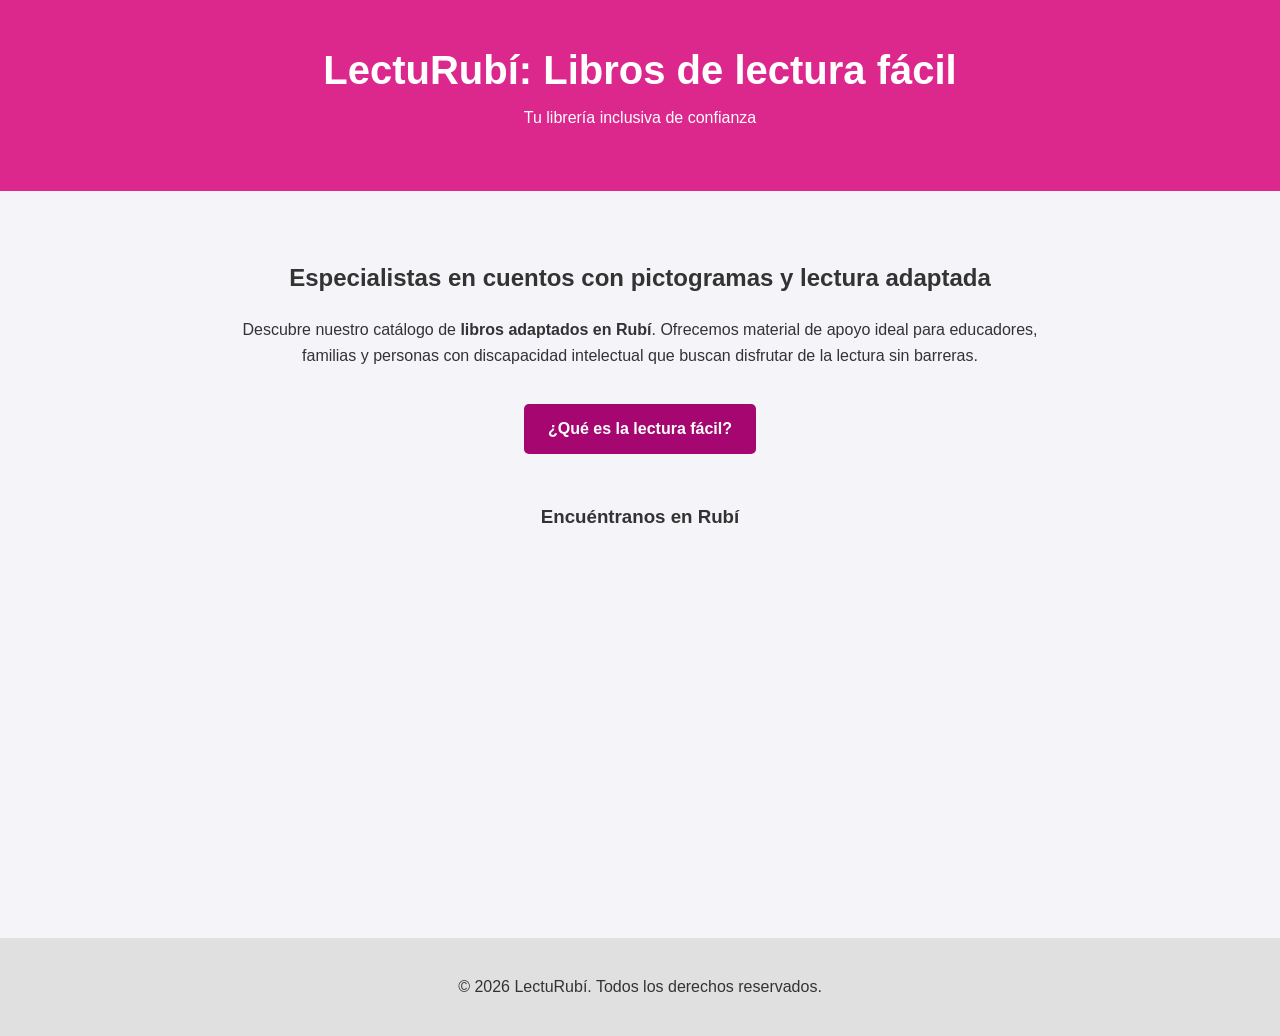
==== index.html @ d4a72708 "Añadidas optimizaciones SEO On-Page, mapa local y página long tail" ====
<!DOCTYPE html>
<html lang="es">
<head>
    <meta charset="UTF-8">
    <meta name="viewport" content="width=device-width, initial-scale=1.0">
    
    <!--TITULO  -->
    <title>LectuRubí | Libros de lectura fácil y adaptados en Rubí</title>
    
    <!-- META DESCRIPCION-->
    <meta name="description" content="Librería en Rubí especializada en libros de lectura fácil y cuentos con pictogramas para personas con discapacidad intelectual, educadores y familias.">
    
    <style>
        body { font-family: 'Segoe UI', Tahoma, Geneva, Verdana, sans-serif; margin: 0; padding: 0; background-color: #f4f4f9; color: #333; }
        header { background-color: #dc278d; color: white; padding: 3rem 0; text-align: center; }
        header h1 { margin: 0; font-size: 2.5rem; }
        main { padding: 3rem 2rem; max-width: 800px; margin: 0 auto; text-align: center; line-height: 1.6; }
        .btn { display: inline-block; padding: 12px 24px; background-color: #a50670; color: white; text-decoration: none; border-radius: 5px; margin-top: 20px; font-weight: bold; }
        .btn:hover { background-color: #f03c9c; }
        footer { text-align: center; padding: 1.5rem 0; background-color: #e0e0e0; margin-top: 2rem;}
        .map-container { margin-top: 3rem; }
    </style>
</head>
<body>
    <header>
        <!-- H1 unico en la pagina, contiene la keyword  -->
        <h1>LectuRubí: Libros de lectura fácil</h1>
        <p>Tu librería inclusiva de confianza</p>
    </header>
    
    <main>
        <!--  H2 para la estructuran el texto -->
        <h2>Especialistas en cuentos con pictogramas y lectura adaptada</h2>
        
        <!-- CONTENIDO SEMANTICO use  negritas y palabras clave del nicho -->
        <p>Descubre nuestro catálogo de <strong>libros adaptados en Rubí</strong>. Ofrecemos material de apoyo ideal para educadores, familias y personas con discapacidad intelectual que buscan disfrutar de la lectura sin barreras.</p>
        
        <!-- ENLAZADO INTERNO conecta con la segunda página -->
        <a href="que-es-lectura-facil.html" class="btn">¿Qué es la lectura fácil?</a>
        
        <!--   Mapa de Google Maps incrustado y visible -->
        <div class="map-container">
            <h3>Encuéntranos en Rubí</h3>
            <iframe src="https://www.google.com/maps/embed?pb=!1m18!1m12!1m3!1d2989.544521404172!2d2.0298710766249764!3d41.49258957128531!2m3!1f0!2f0!3f0!3m2!1i1024!2i768!4f13.1!3m3!1m2!1s0x12a492d5395669f9%3A0xc3f8373b5eb22168!2sRub%C3%AD%2C%20Barcelona!5e0!3m2!1ses!2ses!4v1700000000000!5m2!1ses!2ses" width="100%" height="300" style="border:0;" allowfullscreen="" loading="lazy" referrerpolicy="no-referrer-when-downgrade"></iframe>
        </div>
    </main>
    
    <footer>
        <p>&copy; 2026 LectuRubí. Todos los derechos reservados.</p>
    </footer>
</body>
</html>
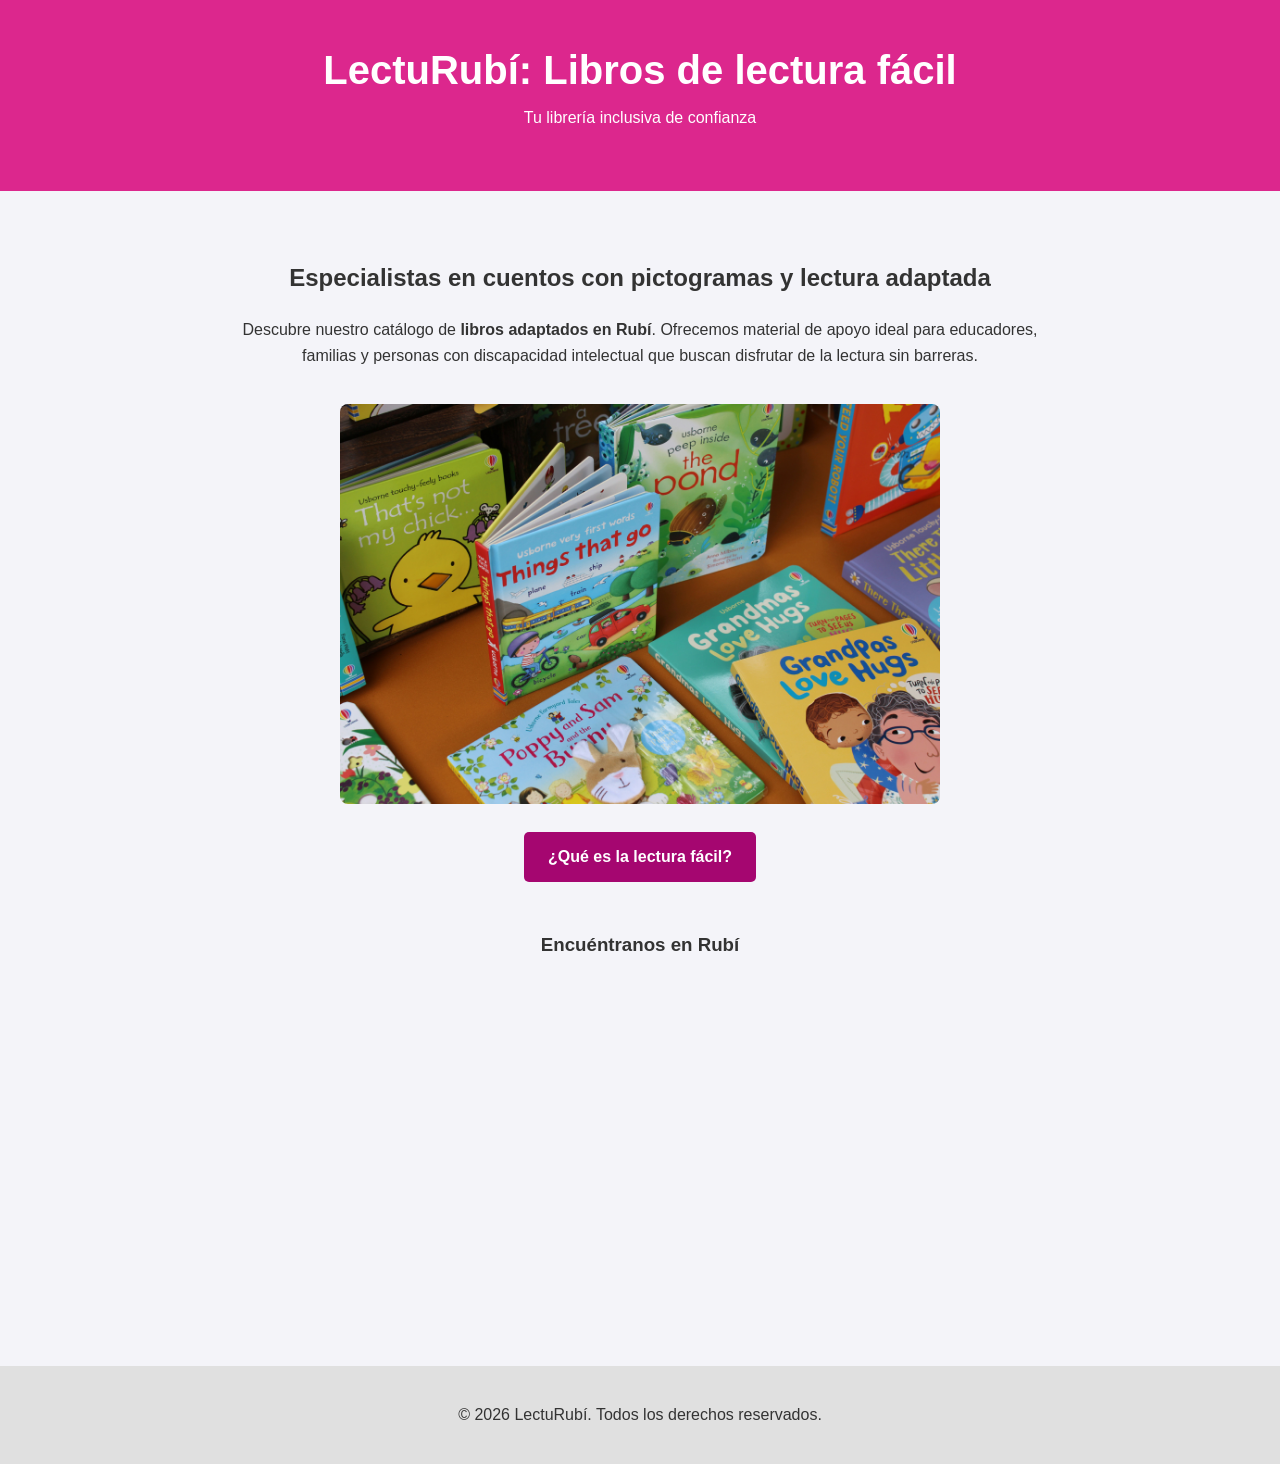
==== commit 9aede410: "Ajustes finales SEO y carga de imagen local" ====
--- a/index.html
+++ b/index.html
@@ -5,7 +5,7 @@
     <meta name="viewport" content="width=device-width, initial-scale=1.0">
     
     <!--TITULO  -->
-    <title>LectuRubí | Libros de lectura fácil y adaptados en Rubí</title>
+    <title>Libros de lectura fácil en Rubí | LectuRubí</title>
     
     <!-- META DESCRIPCION-->
     <meta name="description" content="Librería en Rubí especializada en libros de lectura fácil y cuentos con pictogramas para personas con discapacidad intelectual, educadores y familias.">
@@ -26,6 +26,7 @@
         <!-- H1 unico en la pagina, contiene la keyword  -->
         <h1>LectuRubí: Libros de lectura fácil</h1>
         <p>Tu librería inclusiva de confianza</p>
+        
     </header>
     
     <main>
@@ -34,6 +35,7 @@
         
         <!-- CONTENIDO SEMANTICO use  negritas y palabras clave del nicho -->
         <p>Descubre nuestro catálogo de <strong>libros adaptados en Rubí</strong>. Ofrecemos material de apoyo ideal para educadores, familias y personas con discapacidad intelectual que buscan disfrutar de la lectura sin barreras.</p>
+        <img src="libros-adaptados.jpg" alt="Libros adaptados y cuentos con pictogramas en la librería LectuRubí" width="600" height="400" style="border-radius: 8px; margin-top: 20px; object-fit: cover;">
         
         <!-- ENLAZADO INTERNO conecta con la segunda página -->
         <a href="que-es-lectura-facil.html" class="btn">¿Qué es la lectura fácil?</a>
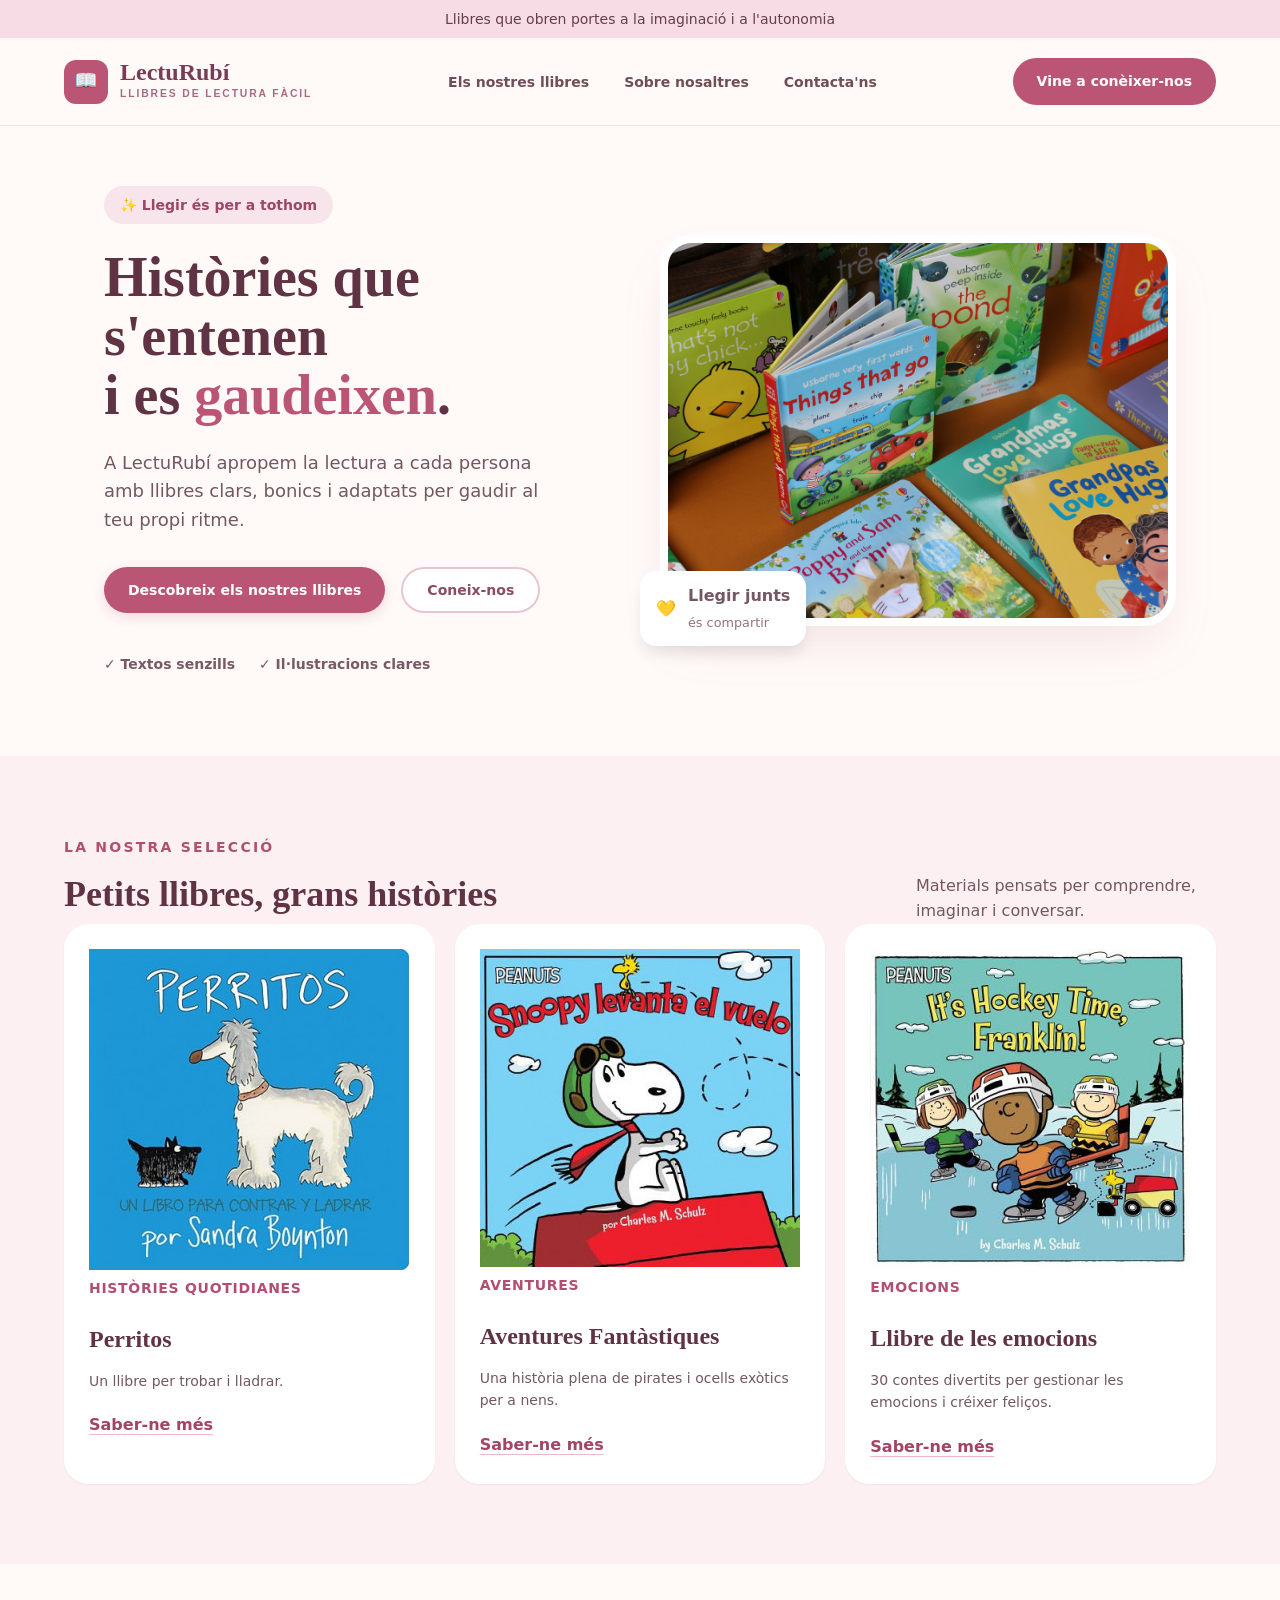
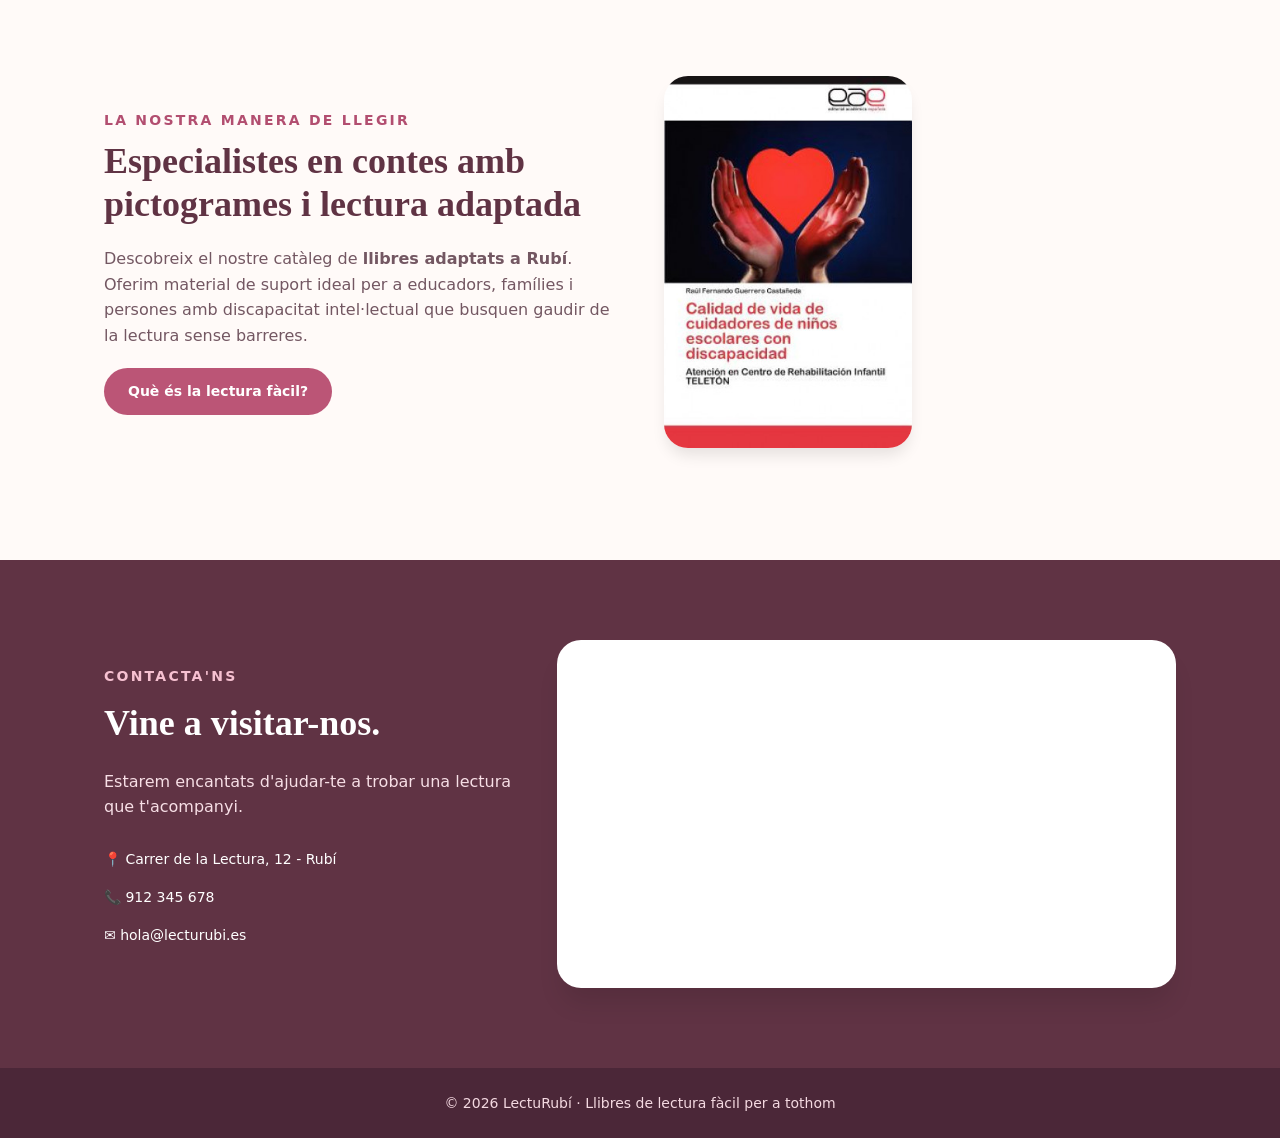
==== commit be7e29b2: "modificaciones en el diseño y agregando imagenes" ====
--- a/index.html
+++ b/index.html
@@ -1,54 +1,161 @@
 <!DOCTYPE html>
-<html lang="es">
+<html lang="ca">
 <head>
+    <!-- Configuración básica del documento -->
     <meta charset="UTF-8">
     <meta name="viewport" content="width=device-width, initial-scale=1.0">
-    
-    <!--TITULO  -->
-    <title>Libros de lectura fácil en Rubí | LectuRubí</title>
-    
-    <!-- META DESCRIPCION-->
-    <meta name="description" content="Librería en Rubí especializada en libros de lectura fácil y cuentos con pictogramas para personas con discapacidad intelectual, educadores y familias.">
-    
-    <style>
-        body { font-family: 'Segoe UI', Tahoma, Geneva, Verdana, sans-serif; margin: 0; padding: 0; background-color: #f4f4f9; color: #333; }
-        header { background-color: #dc278d; color: white; padding: 3rem 0; text-align: center; }
-        header h1 { margin: 0; font-size: 2.5rem; }
-        main { padding: 3rem 2rem; max-width: 800px; margin: 0 auto; text-align: center; line-height: 1.6; }
-        .btn { display: inline-block; padding: 12px 24px; background-color: #a50670; color: white; text-decoration: none; border-radius: 5px; margin-top: 20px; font-weight: bold; }
-        .btn:hover { background-color: #f03c9c; }
-        footer { text-align: center; padding: 1.5rem 0; background-color: #e0e0e0; margin-top: 2rem;}
-        .map-container { margin-top: 3rem; }
-    </style>
+    <title>LectuRubí - Llibres de lectura fàcil</title>
+    <!-- Vincula la hoja de estilos externa -->
+    <link rel="stylesheet" href="style.css">
 </head>
 <body>
+
+    <!-- Barra superior de aviso -->
+    <div class="top-bar">
+        Llibres que obren portes a la imaginació i a l'autonomia
+    </div>
+
+    <!-- Navegación principal con enlaces internos -->
     <header>
-        <!-- H1 unico en la pagina, contiene la keyword  -->
-        <h1>LectuRubí: Libros de lectura fácil</h1>
-        <p>Tu librería inclusiva de confianza</p>
+        <div class="logo">
+            <div class="logo-icon">📖</div>
+            <div>
+                <div class="logo-text">LectuRubí</div>
+                <div class="logo-sub">Llibres de lectura fàcil</div>
+            </div>
+        </div>
+        <nav>
+            <!-- Enlaces que navegan por la misma página -->
+            <a href="#llibres">Els nostres llibres</a>
+            <a href="#nosaltres">Sobre nosaltres</a>
+            <a href="#contacte">Contacta'ns</a>
+        </nav>
+        <a href="#contacte" class="btn-primary">Vine a conèixer-nos</a>
+    </header>
+
+    <!-- Sección principal (Hero) -->
+    <section id="inici" class="hero">
+        <div class="hero-content">
+            <div class="badge">✨ Llegir és per a tothom</div>
+            <h1>Històries que s'entenen<br>i es <span class="highlight">gaudeixen</span>.</h1>
+            <p>A LectuRubí apropem la lectura a cada persona amb llibres clars, bonics i adaptats per gaudir al teu propi ritme.</p>
+            <div class="hero-buttons">
+                <!-- Botones ancla hacia secciones específicas -->
+                <a href="#llibres" class="btn-primary shadow">Descobreix els nostres llibres</a>
+                <a href="#nosaltres" class="btn-outline">Coneix-nos</a>
+            </div>
+            <div class="features">
+                <span>✓ Textos senzills</span>
+                <span>✓ Il·lustracions clares</span>
+            </div>
+        </div>
+        <div class="hero-image">
+            <div class="image-wrapper">
+                <img src="./libros-adaptados.jpg" alt="Llibres sobre una taula rosa" class="main-img">
+            </div>
+            <div class="floating-card">
+                <div>💛</div>
+                <div>
+                    <strong>Llegir junts</strong><br>
+                    <span class="text-small">és compartir</span>
+                </div>
+            </div>
+        </div>
+    </section>
+
+    <!-- Sección del catálogo de libros -->
+    <section id="llibres" class="selection">
+        <div class="section-header">
+            <div>
+                <p class="section-subtitle">La nostra selecció</p>
+                <h2>Petits llibres, grans històries</h2>
+            </div>
+            <p class="section-desc">Materials pensats per comprendre, imaginar i conversar.</p>
+        </div>
         
-    </header>
-    
-    <main>
-        <!--  H2 para la estructuran el texto -->
-        <h2>Especialistas en cuentos con pictogramas y lectura adaptada</h2>
+        <div class="cards-grid">
+            <!-- Ficha de libro 1 -->
+            <article class="book-card">
+                <div class="card-image-box">
+                    <img src="./perritos-puppies.jpg" alt="Perritos" class="card-image">
+                </div>
+                <p class="card-tag">Històries quotidianes</p>
+                <h3>Perritos</h3>
+                <p>Un llibre per trobar i lladrar.</p>
+                <!-- ENLAZADO INTERNO: Actualizado al nuevo archivo -->
+                <a href="que-es-lectura-facil.html" class="link-more">Saber-ne més</a>
+            </article>
+
+            <!-- Ficha de libro 2 -->
+            <article class="book-card">
+                <div class="card-image-box">
+                    <img src="./aventuras.jpg" alt="Aventures Fantàstiques" class="card-image">
+                </div>
+                <p class="card-tag">Aventures</p>
+                <h3>Aventures Fantàstiques</h3>
+                <p>Una història plena de pirates i ocells exòtics per a nens.</p>
+                <!-- ENLAZADO INTERNO: Actualizado al nuevo archivo -->
+                <a href="que-es-lectura-facil.html" class="link-more">Saber-ne més</a>
+            </article>
+
+            <!-- Ficha de libro 3 -->
+            <article class="book-card">
+                <div class="card-image-box">
+                    <img src="./friends.jpg" alt="El gran llibre de les emocions" class="card-image">
+                </div>
+                <p class="card-tag">Emocions</p>
+                <h3>Llibre de les emocions</h3>
+                <p>30 contes divertits per gestionar les emocions i créixer feliços.</p>
+                <!-- ENLAZADO INTERNO: Actualizado al nuevo archivo -->
+                <a href="que-es-lectura-facil.html" class="link-more">Saber-ne més</a>
+            </article>
+        </div>
+    </section>
+
+    <!-- Sección estilo blog / manifiesto -->
+    <section id="nosaltres" class="about">
+        <div class="about-text">
+            <p class="section-subtitle">La nostra manera de llegir</p>
+            
+            <!-- H2 para estructurar el texto SEO -->
+            <h2>Especialistes en contes amb pictogrames i lectura adaptada</h2>
+            
+            <!-- CONTENIDO SEMÁNTICO: Uso de negritas y palabras clave del nicho -->
+            <p>Descobreix el nostre catàleg de <strong>llibres adaptats a Rubí</strong>. Oferim material de suport ideal per a educadors, famílies i persones amb discapacitat intel·lectual que busquen gaudir de la lectura sense barreres.</p>
+            
+            <!-- ENLAZADO INTERNO: Conecta con la segunda página usando el estilo de botón principal -->
+            <a href="que-es-lectura-facil.html" class="btn-primary" style="margin-top: 20px;">Què és la lectura fàcil?</a>
+        </div>
         
-        <!-- CONTENIDO SEMANTICO use  negritas y palabras clave del nicho -->
-        <p>Descubre nuestro catálogo de <strong>libros adaptados en Rubí</strong>. Ofrecemos material de apoyo ideal para educadores, familias y personas con discapacidad intelectual que buscan disfrutar de la lectura sin barreras.</p>
-        <img src="libros-adaptados.jpg" alt="Libros adaptados y cuentos con pictogramas en la librería LectuRubí" width="600" height="400" style="border-radius: 8px; margin-top: 20px; object-fit: cover;">
-        
-        <!-- ENLAZADO INTERNO conecta con la segunda página -->
-        <a href="que-es-lectura-facil.html" class="btn">¿Qué es la lectura fácil?</a>
-        
-        <!--   Mapa de Google Maps incrustado y visible -->
-        <div class="map-container">
-            <h3>Encuéntranos en Rubí</h3>
-            <iframe src="https://www.google.com/maps/embed?pb=!1m18!1m12!1m3!1d2989.544521404172!2d2.0298710766249764!3d41.49258957128531!2m3!1f0!2f0!3f0!3m2!1i1024!2i768!4f13.1!3m3!1m2!1s0x12a492d5395669f9%3A0xc3f8373b5eb22168!2sRub%C3%AD%2C%20Barcelona!5e0!3m2!1ses!2ses!4v1700000000000!5m2!1ses!2ses" width="100%" height="300" style="border:0;" allowfullscreen="" loading="lazy" referrerpolicy="no-referrer-when-downgrade"></iframe>
+        <div class="about-cards">
+            <!-- IMAGEN: Adaptada al diseño moderno de la página -->
+            <img src="./discapacidad.jpg" alt="Llibres adaptats i contes amb pictogrames a la llibreria LectuRubí" style="width: 100%; height: 100%; min-height: 300px; object-fit: cover; border-radius: 1.5rem; box-shadow: 0 10px 15px -3px rgba(0,0,0,0.1);">
         </div>
-    </main>
-    
-    <footer>
-        <p>&copy; 2026 LectuRubí. Todos los derechos reservados.</p>
+    </section>
+
+    <!-- Sección final y mapa de contacto -->
+    <footer id="contacte" class="contact-section">
+        <div class="footer-content">
+            <div class="footer-info">
+                <p class="section-subtitle text-light-pink">Contacta'ns</p>
+                <h2>Vine a visitar-nos.</h2>
+                <p class="footer-desc">Estarem encantats d'ajudar-te a trobar una lectura que t'acompanyi.</p>
+                
+                <div class="contact-details">
+                    <p>📍 Carrer de la Lectura, 12 - Rubí</p>
+                    <p>📞 912 345 678</p>
+                    <p>✉️ hola@lecturubi.es</p>
+                </div>
+            </div>
+            <div class="footer-map">
+                <!-- Mapa interactivo ajustado a la caja -->
+                <iframe src="https://www.google.com/maps/embed?pb=!1m18!1m12!1m3!1d2989.3787723926834!2d2.02989107659556!3d41.48833489025091!2m3!1f0!2f0!3f0!3m2!1i1024!2i768!4f13.1!3m3!1m2!1s0x12a492d536c97a87%3A0x6b84ba0b5220c3a2!2sRub%C3%AD%2C%20Barcelona!5e0!3m2!1ses!2ses!4v1700000000000!5m2!1ses!2ses" width="100%" height="100%" style="border:0;" allowfullscreen="" loading="lazy" referrerpolicy="no-referrer-when-downgrade"></iframe>
+            </div>
+        </div>
+        <div class="copyright">
+            <p>© 2026 LectuRubí · Llibres de lectura fàcil per a tothom</p>
+        </div>
     </footer>
+
 </body>
-</html>
+</html>
--- a/style.css
+++ b/style.css
@@ -0,0 +1,214 @@
+/* Paleta de colores  */
+:root {
+    --bg-main: #fffaf8;
+    --text-primary: #603344;
+    --text-secondary: #735762;
+    --accent: #bb5576;
+    --accent-hover: #9e4163;
+    --topbar-bg: #f7dce5;
+    --topbar-text: #633e4b;
+    --card-pink: #f9dce6;
+    --card-yellow: #f7e5bd;
+    --card-green: #dce9e1;
+    --footer-bg: #603344;
+    --copyright-bg: #4b2738;
+}
+
+/* Reseteo general y desplazamiento suave para los enlaces internos */
+* {
+    box-sizing: border-box;
+    margin: 0;
+    padding: 0;
+    font-family: 'Segoe UI', system-ui, -apple-system, sans-serif;
+}
+
+html {
+    scroll-behavior: smooth;
+}
+
+body {
+    background-color: var(--bg-main);
+    color: var(--text-secondary);
+    line-height: 1.6;
+    overflow-x: hidden;
+}
+
+/* Tipografía de encabezados */
+h1, h2, h3, h4, .logo-text, .highlight {
+    font-family: 'Georgia', serif;
+    color: var(--text-primary);
+}
+
+.highlight {
+    color: var(--accent);
+}
+
+/* Barra superior */
+.top-bar {
+    background-color: var(--topbar-bg);
+    color: var(--topbar-text);
+    text-align: center;
+    padding: 8px 16px;
+    font-size: 0.875rem;
+    font-weight: 500;
+}
+
+/* Cabecera  (Sticky Header) */
+header {
+    position: sticky;
+    top: 0;
+    z-index: 20;
+    background-color: rgba(255, 250, 248, 0.95);
+    backdrop-filter: blur(8px);
+    display: flex;
+    justify-content: space-between;
+    align-items: center;
+    padding: 20px 5%;
+    border-bottom: 1px solid #f0dfe3;
+}
+
+.logo { display: flex; align-items: center; gap: 12px; }
+.logo-icon {
+    background-color: var(--accent);
+    color: white;
+    width: 44px; height: 44px;
+    display: flex; align-items: center; justify-content: center;
+    border-radius: 12px;
+    font-size: 1.2rem;
+}
+.logo-text { font-size: 1.5rem; font-weight: bold; line-height: 1; color: #783c55; }
+.logo-sub {
+    font-family: sans-serif; font-size: 0.65rem;
+    color: #a96a7f; font-weight: 600;
+    letter-spacing: 0.18em; text-transform: uppercase;
+    margin-top: 2px;
+}
+
+/* Enlaces de navegación */
+nav a {
+    text-decoration: none; color: #704d59;
+    margin: 0 15px; font-weight: 600; font-size: 0.875rem;
+    transition: color 0.3s;
+}
+nav a:hover { color: var(--accent); }
+
+/* Botones */
+.btn-primary {
+    background-color: var(--accent); color: white;
+    padding: 12px 24px; border-radius: 30px;
+    text-decoration: none; font-weight: bold; font-size: 0.875rem;
+    transition: background-color 0.3s, transform 0.2s;
+    display: inline-block;
+}
+.btn-primary:hover { background-color: var(--accent-hover); transform: translateY(-2px); }
+.btn-primary.shadow { box-shadow: 0 4px 14px rgba(187, 85, 118, 0.2); }
+
+.btn-outline {
+    border: 2px solid #e9c5d1; background: white; color: #8c4a63;
+    padding: 10px 24px; border-radius: 30px;
+    text-decoration: none; font-weight: bold; font-size: 0.875rem;
+    transition: border-color 0.3s; display: inline-block;
+}
+.btn-outline:hover { border-color: var(--accent); }
+
+/* Sección Hero */
+.hero {
+    display: grid; grid-template-columns: 1fr 1fr;
+    gap: 40px; padding: 60px 5% 80px; align-items: center;
+    max-width: 1200px; margin: 0 auto;
+}
+.badge {
+    background-color: #f8e5eb; color: #9b4766;
+    padding: 8px 16px; border-radius: 20px; font-size: 0.875rem;
+    font-weight: 600; display: inline-flex; align-items: center; gap: 8px;
+    margin-bottom: 24px;
+}
+.hero h1 { font-size: 3.5rem; line-height: 1.05; margin-bottom: 24px; }
+.hero p { font-size: 1.125rem; margin-bottom: 32px; max-width: 90%; }
+.hero-buttons { display: flex; gap: 16px; margin-bottom: 40px; flex-wrap: wrap; }
+.features { display: flex; gap: 24px; color: #795964; font-weight: 600; font-size: 0.875rem; }
+
+/* Imagen Hero y tarjeta flotante */
+.hero-image { position: relative; width: 100%; max-width: 520px; margin: 0 auto; }
+.image-wrapper {
+    border-radius: 2rem; border: 8px solid white;
+    background-color: #f3d6df; overflow: hidden;
+    box-shadow: 0 25px 50px -12px rgba(168, 93, 117, 0.15);
+}
+.main-img { width: 100%; height: auto; display: block; aspect-ratio: 4/3; object-fit: cover; }
+.floating-card {
+    position: absolute; bottom: -20px; left: -20px; background: white;
+    padding: 12px 16px; border-radius: 1rem; box-shadow: 0 10px 15px -3px rgba(0,0,0,0.1);
+    display: flex; align-items: center; gap: 12px;
+}
+.text-small { font-size: 0.8rem; color: #96727e; font-weight: normal; }
+
+/* Sección Catálogo (Libros) */
+.selection { background-color: #fdf0f3; padding: 80px 5%; }
+.selection > div { max-width: 1200px; margin: 0 auto; }
+.section-header { display: flex; justify-content: space-between; align-items: flex-end; margin-bottom: 40px; flex-wrap: wrap; gap: 16px; }
+.section-subtitle {
+    color: #b24e70; font-weight: bold; font-size: 0.875rem;
+    letter-spacing: 0.16em; text-transform: uppercase; margin-bottom: 8px;
+}
+.selection h2 { font-size: 2.25rem; }
+.section-desc { max-width: 300px; }
+
+.cards-grid { display: grid; grid-template-columns: repeat(3, 1fr); gap: 20px; max-width: 1200px; margin: 0 auto; }
+.book-card { background: white; border-radius: 1.5rem; border: 1px solid white; padding: 24px; box-shadow: 0 1px 2px rgba(0,0,0,0.05); transition: transform 0.2s, box-shadow 0.2s; }
+.book-card:hover { transform: translateY(-4px); box-shadow: 0 10px 15px -3px rgba(0,0,0,0.1); }
+.card-icon-box {
+    width: 100%; height: 176px; border-radius: 1rem; margin-bottom: 24px;
+    display: flex; align-items: center; justify-content: center; font-size: 4.5rem;
+}
+.bg-pink { background-color: var(--card-pink); }
+.bg-yellow { background-color: var(--card-yellow); }
+.bg-green { background-color: var(--card-green); }
+
+.card-tag { font-size: 0.75rem; color: #b24e70; font-weight: bold; text-transform: uppercase; letter-spacing: 0.05em; margin-bottom: 8px; }
+.book-card h3 { font-size: 1.5rem; margin-bottom: 12px; }
+.book-card p { font-size: 0.875rem; margin-bottom: 20px; }
+.link-more { color: #a34465; text-decoration: underline; text-underline-offset: 4px; text-decoration-color: #efb8c9; font-weight: bold; }
+
+/* Sección Nosotros (Blog) */
+.about {
+    display: grid; grid-template-columns: 1fr 1fr; gap: 48px;
+    padding: 112px 5%; max-width: 1200px; margin: 0 auto; align-items: center;
+}
+.about h2 { font-size: 2.25rem; margin-bottom: 20px; line-height: 1.2; }
+.about-cards { display: grid; grid-template-columns: 1fr 1fr; gap: 16px; }
+.info-card { padding: 24px; border-radius: 1.5rem; }
+.bg-pink-light { background-color: #f8e5eb; }
+.bg-yellow-light { background-color: #f8efd9; }
+.info-icon { font-size: 1.5rem; margin-bottom: 20px; }
+.text-accent { color: #a34465; }
+.text-brown { color: #9b6a2e; }
+.info-card h4 { font-size: 1rem; margin-bottom: 8px; }
+.info-card p { font-size: 0.875rem; }
+
+/* Contacto y Pie de página */
+.contact-section { background-color: var(--footer-bg); color: white; }
+.footer-content {
+    display: grid; grid-template-columns: 0.8fr 1.2fr; gap: 40px;
+    padding: 80px 5%; max-width: 1200px; margin: 0 auto; align-items: center;
+}
+.text-light-pink { color: #f6c1d1; }
+.contact-section h2 { color: white; font-size: 2.25rem; margin-bottom: 16px; }
+.footer-desc { color: #f7dfe6; margin-bottom: 28px; }
+.contact-details p { margin-bottom: 16px; font-size: 0.875rem; display: flex; align-items: center; gap: 12px; }
+
+.footer-map {
+    border-radius: 1.5rem; border: 4px solid rgba(255,255,255,0.2);
+    overflow: hidden; background: white; box-shadow: 0 20px 25px -5px rgba(0,0,0,0.1);
+}
+.footer-map iframe { height: 340px; display: block; }
+.copyright { background-color: var(--copyright-bg); text-align: center; padding: 24px 5%; font-size: 0.875rem; color: #f4d9e1; }
+
+/* Ajustes para móviles */
+@media (max-width: 900px) {
+    .hero, .about, .footer-content { grid-template-columns: 1fr; text-align: left; }
+    .hero h1 { font-size: 2.5rem; }
+    nav { display: none; }
+    .cards-grid { grid-template-columns: 1fr; }
+    .about-cards { grid-template-columns: 1fr; }
+}
